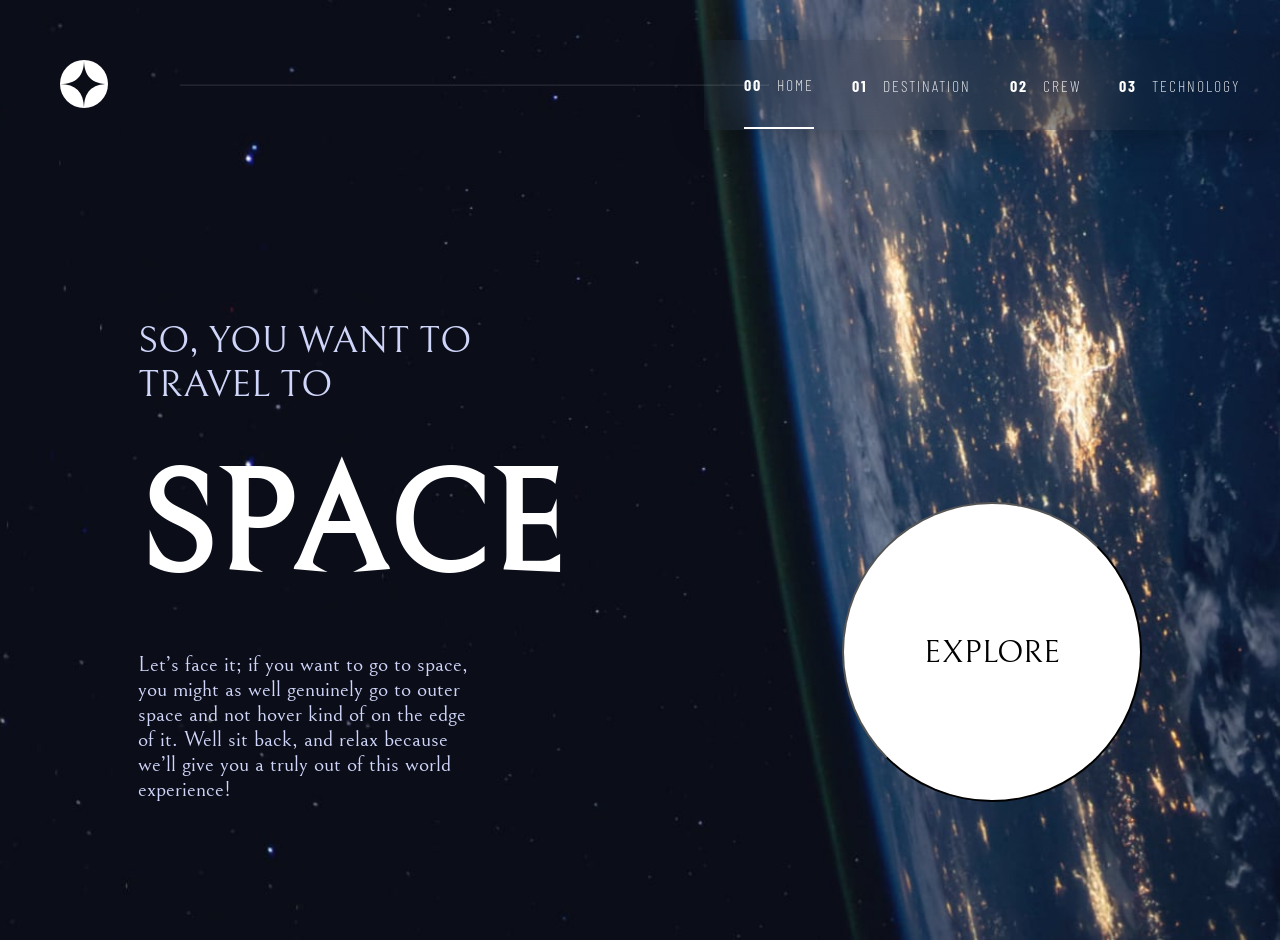
==== starter-code/index.html @ 7924c760 "space-tour-site" ====
<!doctype html>
<html lang="en">

<head>
  <meta charset="UTF-8" />
  <meta name="viewport" content="width=device-width, initial-scale=1.0" />

  <link rel="icon" type="image/png" sizes="32x32" href="./assets/favicon-32x32.png" />
  <link rel="preconnect" href="https://fonts.googleapis.com">
  <link rel="preconnect" href="https://fonts.gstatic.com" crossorigin>
  <link
    href="https://fonts.googleapis.com/css2?family=Barlow+Condensed:ital,wght@0,100;0,200;0,300;0,400;0,500;0,600;0,700;0,800;0,900;1,100;1,200;1,300;1,400;1,500;1,600;1,700;1,800;1,900&family=Barlow:ital,wght@0,100;0,200;0,300;0,400;0,500;0,600;0,700;0,800;0,900;1,100;1,200;1,300;1,400;1,500;1,600;1,700;1,800;1,900&family=Bellefair&display=swap"
    rel="stylesheet">
  <title>Frontend Mentor | Space tourism website</title>
  <link rel="stylesheet" href="index.css" />
</head>

<body>
  <nav>
    <figure>
      <a href="./index.html">
        <img src="./assets/shared/logo.svg" alt="" />
      </a>
    </figure>
    <hr />
    <ul>
      <li class="current"><a href="./index.html"><span>00</span> HOME</a></li>
      <li><a href="./destination-moon.html"><span>01</span> DESTINATION</a></li>
      <li><a href="./crew-commander.html"><span>02</span> CREW</a></li>
      <li><a href="./technology-vehicle.html"><span>03</span> TECHNOLOGY</a></li>
    </ul>
  </nav>
  <section>
    <div class="space">
      <p class="mainish">SO, YOU WANT TO TRAVEL TO</p>
      <h1>SPACE</h1>
      <p>Let’s face it; if you want to go to space, you might as well genuinely go to
        outer space and not hover kind of on the edge of it. Well sit back, and relax
        because we’ll give you a truly out of this world experience!</p>
    </div>
    <div class="button">
      <button>EXPLORE</button>
    </div>
  </section>
</body>

</html>
---- starter-code/index.css ----
* {
  padding: 0;
  margin: 0;
  box-sizing: border-box;
}
body {
  background-image: url("./assets/home/background-home-desktop.jpg");
  background-size: cover;
  background-repeat: no-repeat;
  background-position: center;
  height: 100vh;
}
nav {
  display: flex;
  font-family: "Barlow Condensed", sans-serif;
  position: relative;
  justify-content: space-between;
  align-items: center;
  margin-top: 40px;
}
nav figure {
  margin-left: 60px;
}
hr {
  width: 46%;
  align-self: center;
  height: 1px;
  position: absolute;
  transform: translateX(180px);
  z-index: 1;
  opacity: 0.1;
}
ul {
  width: 45%;
  display: flex;
  background: rgba(11, 13, 23, 0.12);
  backdrop-filter: blur(40px) saturate(100%);
  -webkit-backdrop-filter: blur(40px) saturate(100%);
  border: 1px solid rgba(255, 255, 255, 0);
  border-radius: 0px;
  box-shadow: 0 8px 32px rgba(0, 0, 0, 0.25);
  list-style-type: none;
  justify-content: space-evenly;
  align-items: center;
  height: 90px;
}
ul li {
  height: 100%;
  display: flex;
  justify-content: center;
  align-items: center;
}
.current {
  border-bottom: 2px solid white;
}
ul li:hover{
  border-bottom: 2px solid rgba(255, 255, 255, 0.5)
}
ul li a {
  text-decoration: none;
  color: white;
  font-weight: 200;
  letter-spacing: 2px;
  display: block;
}
ul li span {
  font-weight: 700;
  margin-right: 10px;
  letter-spacing: 2px;
  height: 100%;
}
section {
  height: 800px;
  width: 100%;
  display: flex;
  flex-direction: row;
  justify-content: center;
  align-items: center;
  /* gap: 2%; */
  font-family: "Bellefair", serif;
  font-weight: 400;
  font-style: normal;
  padding: 128px 128px;
}
section div {
  width: 49%;
  height: 100%;
  /* padding: 30px; */
}
.space {
  display: flex;
  flex-direction: column;
  justify-content: flex-end;
  gap: 40px;
  padding-right: 160px;
}
.space h1 {
  font-size: 144px;
  color: white;
}
.space .mainish {
  color: #d0d6f9;
  font-size: 38px;
}
.space p {
  font-size: 22px;
  color: #d0d6f9;
}
.button {
  display: flex;
  align-items: flex-end;
  justify-content: flex-end;
}
.button button {
  width: 300px;
  height: 300px;
  border-radius: 200px;
  background-color: white;
  color: black;
  font-family: "Bellefair", serif;
  font-size: 32px;
}
.button button:hover {
  outline: 130px solid rgba(255, 255, 255, 0.1);
  transition: outline 0.5s ease-in-out;
}
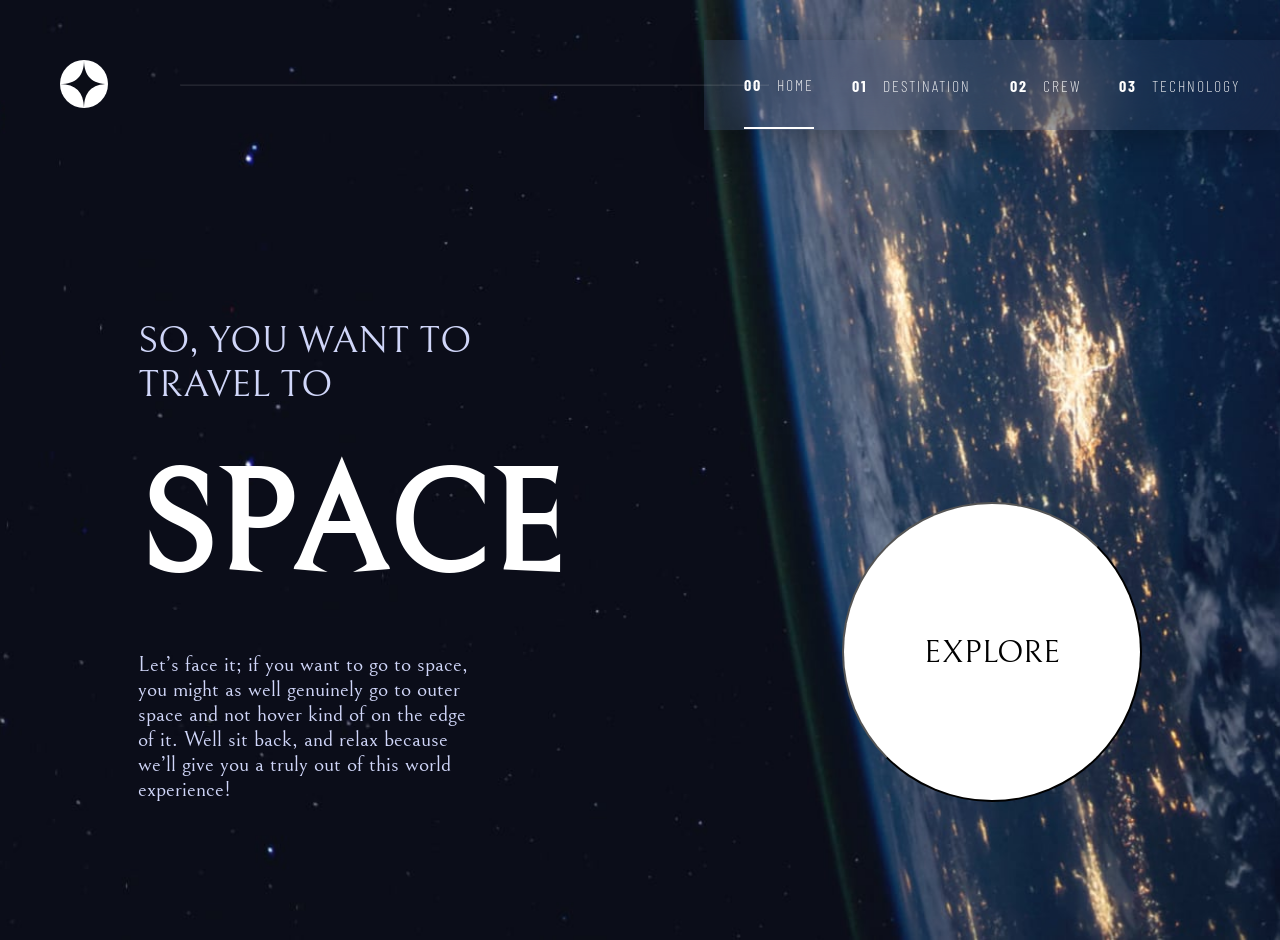
==== commit 568571fe: "responsiveness" ====
--- a/starter-code/index.html
+++ b/starter-code/index.html
@@ -1,47 +1,65 @@
 <!doctype html>
 <html lang="en">
+  <head>
+    <meta charset="UTF-8" />
+    <meta name="viewport" content="width=device-width, initial-scale=1.0" />
 
-<head>
-  <meta charset="UTF-8" />
-  <meta name="viewport" content="width=device-width, initial-scale=1.0" />
+    <link
+      rel="icon"
+      type="image/png"
+      sizes="32x32"
+      href="./assets/favicon-32x32.png"
+    />
+    <link rel="preconnect" href="https://fonts.googleapis.com" />
+    <link rel="preconnect" href="https://fonts.gstatic.com" crossorigin />
+    <link
+      href="https://fonts.googleapis.com/css2?family=Barlow+Condensed:ital,wght@0,100;0,200;0,300;0,400;0,500;0,600;0,700;0,800;0,900;1,100;1,200;1,300;1,400;1,500;1,600;1,700;1,800;1,900&family=Barlow:ital,wght@0,100;0,200;0,300;0,400;0,500;0,600;0,700;0,800;0,900;1,100;1,200;1,300;1,400;1,500;1,600;1,700;1,800;1,900&family=Bellefair&display=swap"
+      rel="stylesheet"
+    />
+    <title>Frontend Mentor | Space tourism website</title>
+    <link rel="stylesheet" href="index.css" />
+  </head>
 
-  <link rel="icon" type="image/png" sizes="32x32" href="./assets/favicon-32x32.png" />
-  <link rel="preconnect" href="https://fonts.googleapis.com">
-  <link rel="preconnect" href="https://fonts.gstatic.com" crossorigin>
-  <link
-    href="https://fonts.googleapis.com/css2?family=Barlow+Condensed:ital,wght@0,100;0,200;0,300;0,400;0,500;0,600;0,700;0,800;0,900;1,100;1,200;1,300;1,400;1,500;1,600;1,700;1,800;1,900&family=Barlow:ital,wght@0,100;0,200;0,300;0,400;0,500;0,600;0,700;0,800;0,900;1,100;1,200;1,300;1,400;1,500;1,600;1,700;1,800;1,900&family=Bellefair&display=swap"
-    rel="stylesheet">
-  <title>Frontend Mentor | Space tourism website</title>
-  <link rel="stylesheet" href="index.css" />
-</head>
-
-<body>
-  <nav>
-    <figure>
-      <a href="./index.html">
-        <img src="./assets/shared/logo.svg" alt="" />
-      </a>
-    </figure>
-    <hr />
-    <ul>
-      <li class="current"><a href="./index.html"><span>00</span> HOME</a></li>
-      <li><a href="./destination-moon.html"><span>01</span> DESTINATION</a></li>
-      <li><a href="./crew-commander.html"><span>02</span> CREW</a></li>
-      <li><a href="./technology-vehicle.html"><span>03</span> TECHNOLOGY</a></li>
-    </ul>
-  </nav>
-  <section>
-    <div class="space">
-      <p class="mainish">SO, YOU WANT TO TRAVEL TO</p>
-      <h1>SPACE</h1>
-      <p>Let’s face it; if you want to go to space, you might as well genuinely go to
-        outer space and not hover kind of on the edge of it. Well sit back, and relax
-        because we’ll give you a truly out of this world experience!</p>
-    </div>
-    <div class="button">
-      <button>EXPLORE</button>
-    </div>
-  </section>
-</body>
-
-</html>+  <body>
+    <nav>
+      <figure>
+        <a href="./index.html">
+          <img src="./assets/shared/logo.svg" alt="" />
+        </a>
+      </figure>
+      <hr />
+      <ul>
+        <li class="current">
+          <a href="./index.html"><span>00</span> HOME</a>
+        </li>
+        <li>
+          <a href="./destination-moon.html"><span>01</span> DESTINATION</a>
+        </li>
+        <li>
+          <a href="./crew-commander.html"><span>02</span> CREW</a>
+        </li>
+        <li>
+          <a href="./technology-vehicle.html"><span>03</span> TECHNOLOGY</a>
+        </li>
+      </ul>
+    </nav>
+    <section>
+      <div class="space">
+        <p class="mainish">SO, YOU WANT TO TRAVEL TO</p>
+        <h1>SPACE</h1>
+        <p>
+          Let’s face it; if you want to go to space, you might as well genuinely
+          go to outer space and not hover kind of on the edge of it. Well sit
+          back, and relax because we’ll give you a truly out of this world
+          experience!
+        </p>
+      </div>
+      <div
+        class="button"
+        onclick="window.location.href = 'destination-moon.html'"
+      >
+        <button>EXPLORE</button>
+      </div>
+    </section>
+  </body>
+</html>
--- a/starter-code/index.css
+++ b/starter-code/index.css
@@ -2,6 +2,7 @@
   padding: 0;
   margin: 0;
   box-sizing: border-box;
+  font-size: 16px;
 }
 body {
   background-image: url("./assets/home/background-home-desktop.jpg");
@@ -33,7 +34,7 @@
 ul {
   width: 45%;
   display: flex;
-  background: rgba(11, 13, 23, 0.12);
+  background: rgba(93, 104, 158, 0.12);
   backdrop-filter: blur(40px) saturate(100%);
   -webkit-backdrop-filter: blur(40px) saturate(100%);
   border: 1px solid rgba(255, 255, 255, 0);
@@ -53,8 +54,8 @@
 .current {
   border-bottom: 2px solid white;
 }
-ul li:hover{
-  border-bottom: 2px solid rgba(255, 255, 255, 0.5)
+ul li:hover {
+  border-bottom: 2px solid rgba(255, 255, 255, 0.5);
 }
 ul li a {
   text-decoration: none;
@@ -95,15 +96,15 @@
   padding-right: 160px;
 }
 .space h1 {
-  font-size: 144px;
+  font-size: 9rem;
   color: white;
 }
 .space .mainish {
   color: #d0d6f9;
-  font-size: 38px;
+  font-size: 2.375rem;
 }
 .space p {
-  font-size: 22px;
+  font-size: 1.375rem;
   color: #d0d6f9;
 }
 .button {
@@ -118,9 +119,47 @@
   background-color: white;
   color: black;
   font-family: "Bellefair", serif;
-  font-size: 32px;
+  font-size: 2rem;
 }
 .button button:hover {
   outline: 130px solid rgba(255, 255, 255, 0.1);
   transition: outline 0.5s ease-in-out;
 }
+
+/* tablet */
+@media (max-width: 1080px) {
+  hr {
+    display: none;
+  }
+  nav {
+    gap: 40px;
+    padding-left: 40px;
+  }
+  body {
+    background-image: url("./assets/home/background-home-tablet.jpg");
+  }
+  ul {
+    background: rgba(93, 104, 158, 0.2);
+    width: 80%;
+  }
+  section {
+    flex-direction: column;
+    justify-content: center;
+    align-items: center;
+    text-align: center;
+    height: auto;
+    gap: 100px;
+    padding:100px 128px;
+  }
+  section div {
+    width: 100%;
+    height: 49%;
+  }
+  .button{
+    align-items: center;
+    justify-content: center ;
+  }
+  .space{
+    padding-right: 0;
+  }
+}
